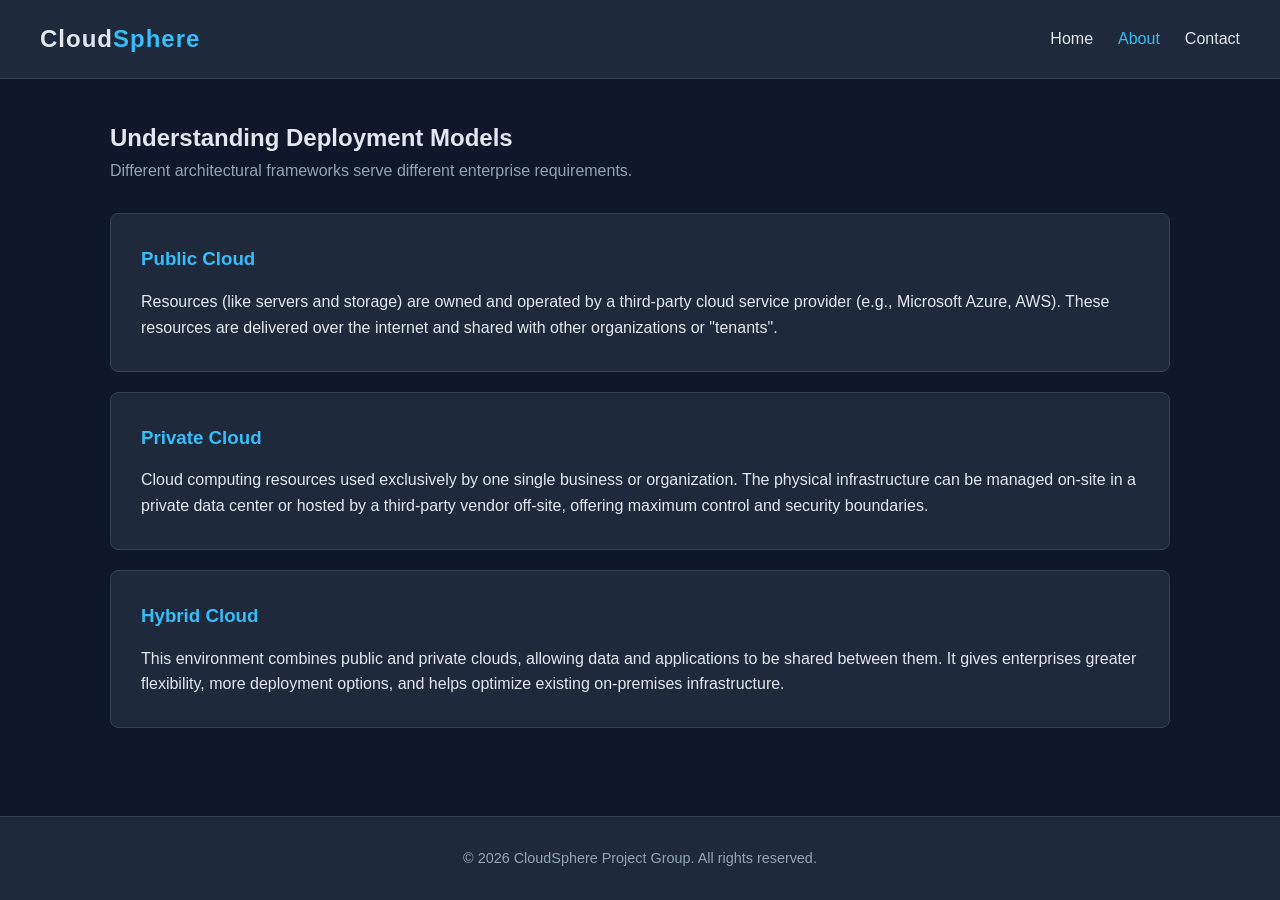
==== about.html @ e20d0fe5 "Add files via upload" ====
<!DOCTYPE html>
<html lang="en">
<head>
    <meta charset="UTF-8">
    <meta name="viewport" content="width=device-width, initial-scale=1.0">
    <title>About | Cloud Computing Models</title>
    <link rel="stylesheet" href="style.css">
</head>
<body>

    <nav class="navbar">
        <div class="logo">Cloud<span>Sphere</span></div>
        <ul class="nav-links">
            <li><a href="index.html">Home</a></li>
            <li><a href="about.html" class="active">About</a></li>
            <li><a href="contact.html">Contact</a></li>
        </ul>
    </nav>

    <main class="container page-content">
        <h2>Understanding Deployment Models</h2>
        <p class="subtitle">Different architectural frameworks serve different enterprise requirements.</p>

        <section class="content-block">
            <h3>Public Cloud</h3>
            <p>Resources (like servers and storage) are owned and operated by a third-party cloud service provider (e.g., Microsoft Azure, AWS). These resources are delivered over the internet and shared with other organizations or "tenants".</p>
        </section>

        <section class="content-block">
            <h3>Private Cloud</h3>
            <p>Cloud computing resources used exclusively by one single business or organization. The physical infrastructure can be managed on-site in a private data center or hosted by a third-party vendor off-site, offering maximum control and security boundaries.</p>
        </section>

        <section class="content-block">
            <h3>Hybrid Cloud</h3>
            <p>This environment combines public and private clouds, allowing data and applications to be shared between them. It gives enterprises greater flexibility, more deployment options, and helps optimize existing on-premises infrastructure.</p>
        </section>
    </main>

    <footer>
        <p>&copy; 2026 CloudSphere Project Group. All rights reserved.</p>
    </footer>

    <script src="script.js"></script>
</body>
</html>
---- style.css ----
:root {
    --bg-main: #0f172a;
    --bg-card: #1e293b;
    --text-main: #e2e8f0;
    --text-muted: #94a3b8;
    --accent: #38bdf8;
    --accent-hover: #0ea5e9;
    --border: #334155;
    --error: #ef4444;
    --success: #22c55e;
}

* {
    box-sizing: border-box;
    margin: 0;
    padding: 0;
    font-family: 'Segoe UI', Tahoma, Geneva, Verdana, sans-serif;
}

body {
    background-color: var(--bg-main);
    color: var(--text-main);
    line-height: 1.6;
    display: flex;
    flex-direction: column;
    min-height: 100vh;
}

/* Navigation Bar */
.navbar {
    background-color: var(--bg-card);
    border-bottom: 1px solid var(--border);
    display: flex;
    justify-content: space-between;
    align-items: center;
    padding: 20px 40px;
    position: sticky;
    top: 0;
    z-index: 100;
}

.logo {
    font-size: 1.5rem;
    font-weight: 700;
    letter-spacing: 1px;
}

.logo span {
    color: var(--accent);
}

.nav-links {
    display: flex;
    list-style: none;
}

.nav-links li {
    margin-left: 25px;
}

.nav-links a {
    color: var(--text-main);
    text-decoration: none;
    font-weight: 500;
    transition: color 0.3s;
}

.nav-links a:hover, .nav-links a.active {
    color: var(--accent);
}

/* Core Container */
.container {
    max-width: 1100px;
    width: 100%;
    margin: 0 auto;
    padding: 40px 20px;
}

.page-content {
    flex: 1;
}

.subtitle {
    color: var(--text-muted);
    margin-bottom: 30px;
}

/* Hero Section */
.hero-section {
    text-align: center;
    padding: 100px 20px;
    background: linear-gradient(135deg, #1e293b 0%, #0f172a 100%);
    border-bottom: 1px solid var(--border);
}

.hero-section h1 {
    font-size: 3rem;
    margin-bottom: 20px;
    color: #fff;
}

.hero-section p {
    font-size: 1.2rem;
    color: var(--text-muted);
    max-width: 700px;
    margin: 0 auto 30px auto;
}

.cta-btn {
    display: inline-block;
    background-color: var(--accent);
    color: var(--bg-main);
    padding: 12px 30px;
    border-radius: 6px;
    text-decoration: none;
    font-weight: 600;
    transition: background-color 0.3s;
}

.cta-btn:hover {
    background-color: var(--accent-hover);
}

/* Layout Grids and Structural Cards */
.features-grid {
    display: grid;
    grid-template-columns: repeat(auto-fit, minmax(300px, 1fr));
    gap: 25px;
}

.feature-card, .content-block {
    background-color: var(--bg-card);
    border: 1px solid var(--border);
    border-radius: 8px;
    padding: 30px;
    transition: transform 0.2s, border-color 0.2s;
}

.content-block {
    margin-bottom: 20px;
}

.feature-card:hover {
    transform: translateY(-5px);
    border-color: var(--accent);
}

.feature-card h3, .content-block h3 {
    color: var(--accent);
    margin-bottom: 15px;
}

/* Dynamic Forms */
.form-wrapper {
    max-width: 600px;
    margin: 0 auto;
    background-color: var(--bg-card);
    border: 1px solid var(--border);
    padding: 40px;
    border-radius: 8px;
}

.form-wrapper h2 {
    margin-bottom: 10px;
}

.form-wrapper p {
    color: var(--text-muted);
    margin-bottom: 30px;
}

.form-group {
    margin-bottom: 20px;
    display: flex;
    flex-direction: column;
}

.form-group label {
    font-weight: 600;
    margin-bottom: 8px;
}

.form-group input, .form-group textarea {
    background-color: var(--bg-main);
    border: 1px solid var(--border);
    color: var(--text-main);
    padding: 12px;
    border-radius: 6px;
    font-size: 1rem;
    outline: none;
    transition: border-color 0.3s;
}

.form-group input:focus, .form-group textarea:focus {
    border-color: var(--accent);
}

.error-msg {
    color: var(--error);
    font-size: 0.85rem;
    margin-top: 5px;
    height: 18px;
}

.submit-btn {
    background-color: var(--accent);
    color: var(--bg-main);
    border: none;
    width: 100%;
    padding: 14px;
    font-size: 1rem;
    font-weight: 600;
    border-radius: 6px;
    cursor: pointer;
    transition: background-color 0.3s;
}

.submit-btn:hover {
    background-color: var(--accent-hover);
}

.success-box {
    margin-top: 20px;
    padding: 15px;
    border-radius: 6px;
    background-color: rgba(34, 197, 94, 0.1);
    border: 1px solid var(--success);
    color: var(--success);
    text-align: center;
    display: none;
}

/* Footer Section */
footer {
    text-align: center;
    padding: 30px 20px;
    background-color: var(--bg-card);
    border-top: 1px solid var(--border);
    margin-top: auto;
    color: var(--text-muted);
    font-size: 0.9rem;
}
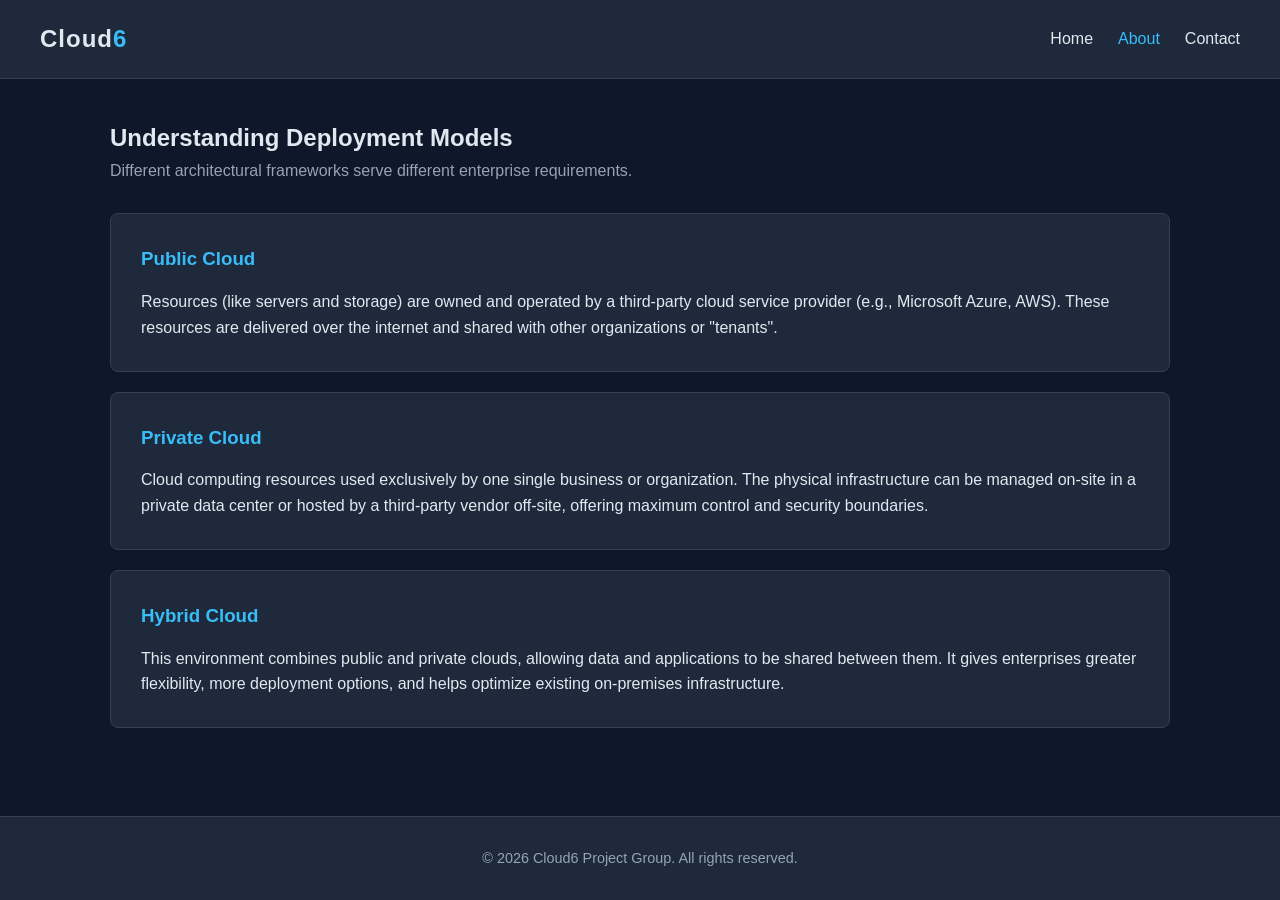
==== commit 49bd662b: "Update about.html" ====
--- a/about.html
+++ b/about.html
@@ -9,7 +9,7 @@
 <body>
 
     <nav class="navbar">
-        <div class="logo">Cloud<span>Sphere</span></div>
+        <div class="logo">Cloud<span>6</span></div>
         <ul class="nav-links">
             <li><a href="index.html">Home</a></li>
             <li><a href="about.html" class="active">About</a></li>
@@ -38,9 +38,9 @@
     </main>
 
     <footer>
-        <p>&copy; 2026 CloudSphere Project Group. All rights reserved.</p>
+        <p>&copy; 2026 Cloud6 Project Group. All rights reserved.</p>
     </footer>
 
     <script src="script.js"></script>
 </body>
-</html>+</html>
